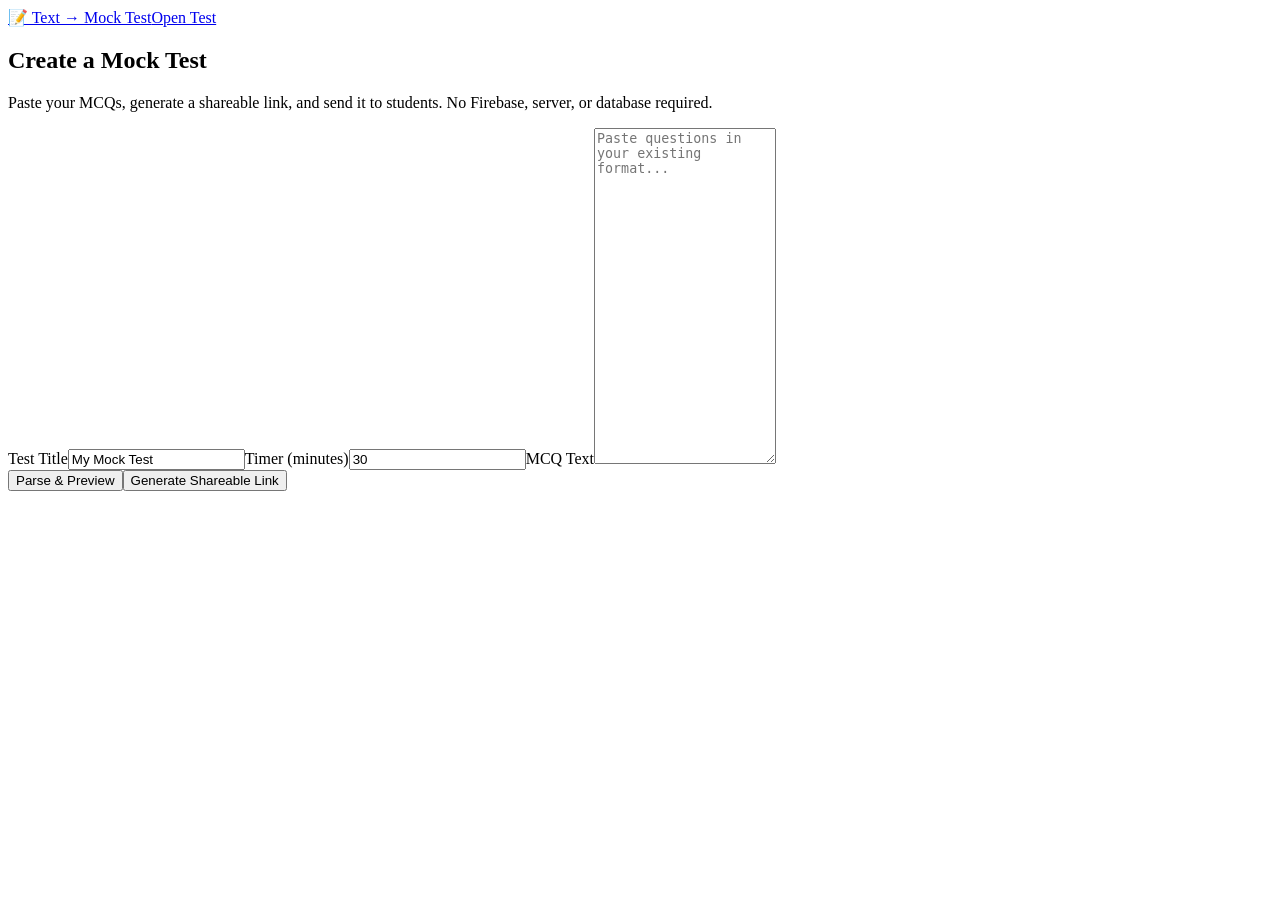
==== index.html @ 97bc5c53 "Add files via upload" ====
<!doctype html><html lang="en"><head><meta charset="utf-8"><meta name="viewport" content="width=device-width,initial-scale=1"><meta name="theme-color" content="#172033"><title>Text to Mock Test</title><link rel="stylesheet" href="css/style.css"></head><body><header><a href="index.html" class="brand">📝 Text → Mock Test</a><a href="test.html">Open Test</a></header><main class="container"><section class="hero card"><h1>Create a Mock Test</h1><p>Paste your MCQs, generate a shareable link, and send it to students. No Firebase, server, or database required.</p><label>Test Title</label><input id="title" value="My Mock Test"><label>Timer (minutes)</label><input id="minutes" type="number" min="1" value="30"><label>MCQ Text</label><textarea id="source" rows="22" placeholder="Paste questions in your existing format..."></textarea><div class="actions"><button id="previewBtn">Parse & Preview</button><button id="linkBtn" class="success hidden">Generate Shareable Link</button></div><div id="msg"></div></section><section id="preview"></section></main><script type="module" src="js/create.js"></script></body></html>
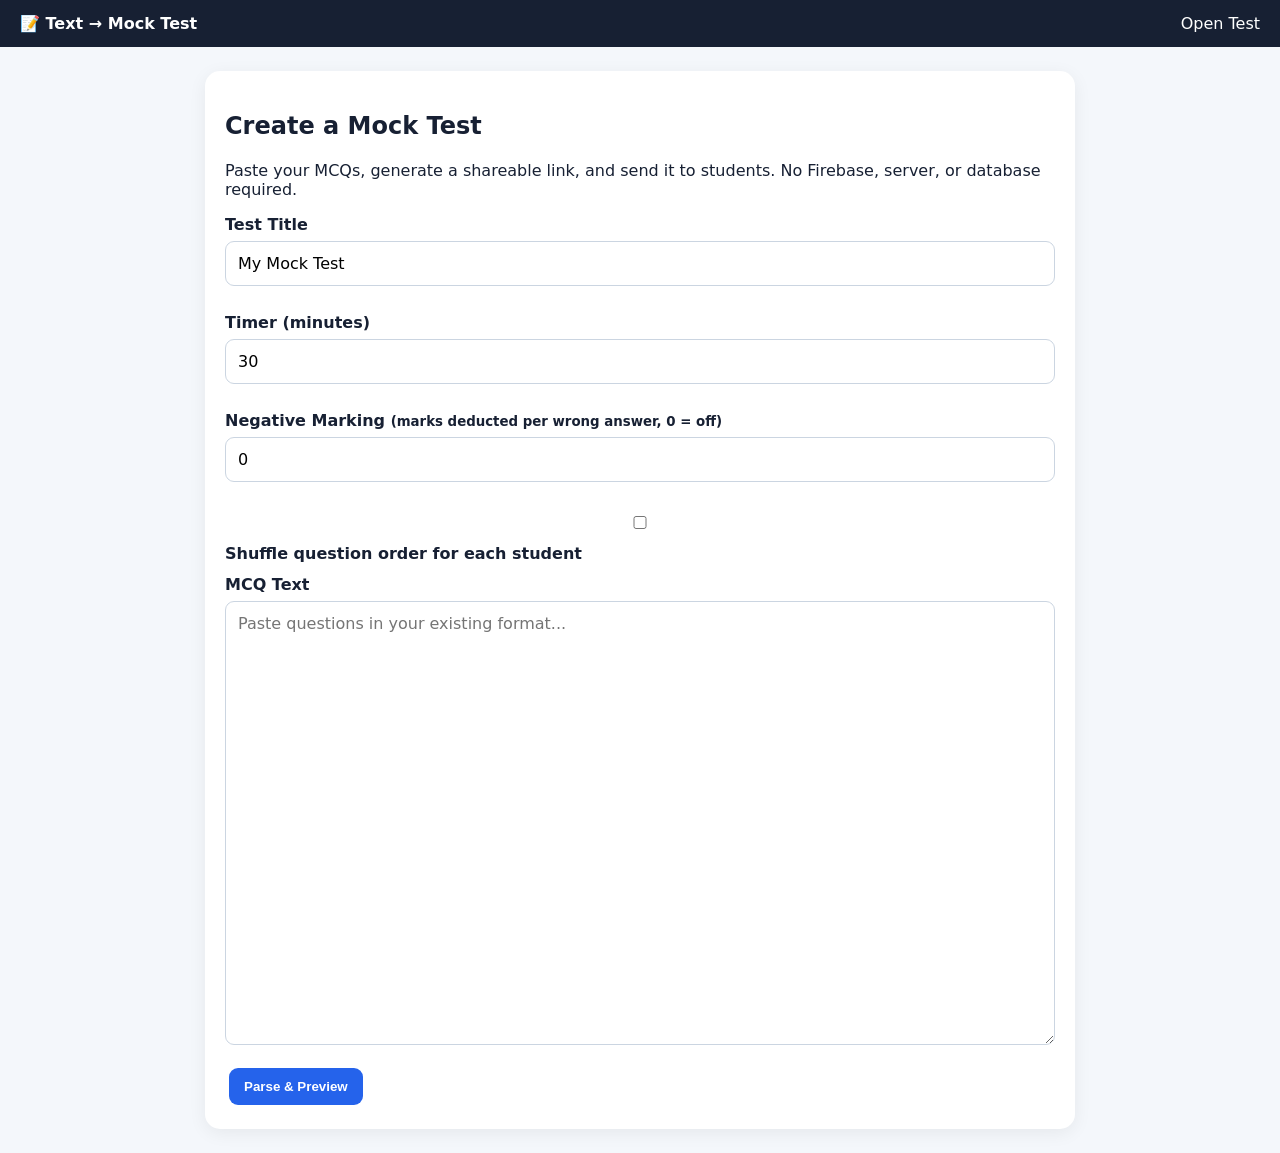
==== commit 8a505966: "Add files via upload" ====
--- a/index.html
+++ b/index.html
@@ -1 +1 @@
-<!doctype html><html lang="en"><head><meta charset="utf-8"><meta name="viewport" content="width=device-width,initial-scale=1"><meta name="theme-color" content="#172033"><title>Text to Mock Test</title><link rel="stylesheet" href="css/style.css"></head><body><header><a href="index.html" class="brand">📝 Text → Mock Test</a><a href="test.html">Open Test</a></header><main class="container"><section class="hero card"><h1>Create a Mock Test</h1><p>Paste your MCQs, generate a shareable link, and send it to students. No Firebase, server, or database required.</p><label>Test Title</label><input id="title" value="My Mock Test"><label>Timer (minutes)</label><input id="minutes" type="number" min="1" value="30"><label>MCQ Text</label><textarea id="source" rows="22" placeholder="Paste questions in your existing format..."></textarea><div class="actions"><button id="previewBtn">Parse & Preview</button><button id="linkBtn" class="success hidden">Generate Shareable Link</button></div><div id="msg"></div></section><section id="preview"></section></main><script type="module" src="js/create.js"></script></body></html>+<!doctype html><html lang="en"><head><meta charset="utf-8"><meta name="viewport" content="width=device-width,initial-scale=1"><meta name="theme-color" content="#172033"><title>Text to Mock Test</title><link rel="stylesheet" href="css/style.css"></head><body><header><a href="index.html" class="brand">📝 Text → Mock Test</a><a href="test.html">Open Test</a></header><main class="container"><section class="hero card"><h1>Create a Mock Test</h1><p>Paste your MCQs, generate a shareable link, and send it to students. No Firebase, server, or database required.</p><label>Test Title</label><input id="title" value="My Mock Test"><label>Timer (minutes)</label><input id="minutes" type="number" min="1" value="30"><label>Negative Marking <small>(marks deducted per wrong answer, 0 = off)</small></label><input id="negMark" type="number" min="0" step="0.25" value="0"><label class="checkRow"><input id="shuffle" type="checkbox"> Shuffle question order for each student</label><label>MCQ Text</label><textarea id="source" rows="22" placeholder="Paste questions in your existing format..."></textarea><div class="actions"><button id="previewBtn">Parse & Preview</button><button id="linkBtn" class="success hidden">Generate Shareable Link</button></div><div id="msg"></div></section><section id="preview"></section></main><script type="module" src="js/create.js"></script></body></html>
--- a/css/style.css
+++ b/css/style.css
@@ -0,0 +1 @@
+*{box-sizing:border-box}body{margin:0;background:#f4f7fb;color:#172033;font-family:system-ui,-apple-system,BlinkMacSystemFont,"Segoe UI",sans-serif}header{background:#172033;color:#fff;padding:14px 20px;display:flex;justify-content:space-between;align-items:center;gap:15px;position:sticky;top:0;z-index:5}header a{color:#fff;text-decoration:none}.brand{font-weight:800}.container{max-width:900px;margin:24px auto;padding:0 15px}.card{background:#fff;border-radius:15px;padding:20px;margin-bottom:18px;box-shadow:0 4px 18px #00000010}h1,h2,h3{line-height:1.25}label{font-weight:700;display:block;margin-top:12px}input,textarea{width:100%;padding:12px;margin:7px 0 15px;border:1px solid #cbd5e1;border-radius:9px;font:inherit}button{border:0;border-radius:9px;padding:11px 15px;background:#2563eb;color:#fff;font-weight:700;cursor:pointer;margin:4px}button:disabled{opacity:.45;cursor:not-allowed}.actions{display:flex;gap:8px;flex-wrap:wrap}.success{background:#15803d}.successBtn{background:#15803d}.dangerBtn{background:#dc2626}.hidden{display:none}.error{color:#b91c1c}.successText{color:#15803d}.previewOption{padding:8px 10px;background:#f8fafc;border-radius:7px;margin:6px 0}.answerLine{color:#166534}.shareBox{background:#eff6ff;border:1px solid #bfdbfe;padding:15px;border-radius:10px}.shareBox small{display:block;margin-top:10px;color:#475569}.progressRow{display:flex;justify-content:space-between;margin-bottom:10px}.option{display:block;width:100%;text-align:left;background:#f8fafc;color:#172033;border:1px solid #d5dbe5;margin:10px 0}.option.selected{border:2px solid #2563eb;background:#eaf1ff}.nav{text-align:center;margin:12px 0}.qnum{background:#fff;color:#172033;border:1px solid #cbd5e1;min-width:42px}.qnum.answered{border:2px solid #16a34a}.qnum.current{background:#2563eb;color:#fff}.urgent{color:#fecaca}.score{text-align:center;font-size:54px;font-weight:900;margin:22px 0}.score small{display:block;font-size:22px}.resultHeader{text-align:center}.trophy{font-size:48px}.stats{display:grid;grid-template-columns:repeat(4,1fr);gap:10px}.stats div{background:#f8fafc;border-radius:10px;padding:14px;text-align:center}.stats b,.stats span{display:block}.stats b{font-size:24px}.review.right{border-left:5px solid #16a34a}.review.wrong{border-left:5px solid #dc2626}@media(max-width:600px){.stats{grid-template-columns:repeat(2,1fr)}header{padding:12px 14px}.container{margin:15px auto}.card{padding:16px}}@media print{header,.actions{display:none!important}body{background:#fff}.card{box-shadow:none}.review{break-inside:avoid}}
